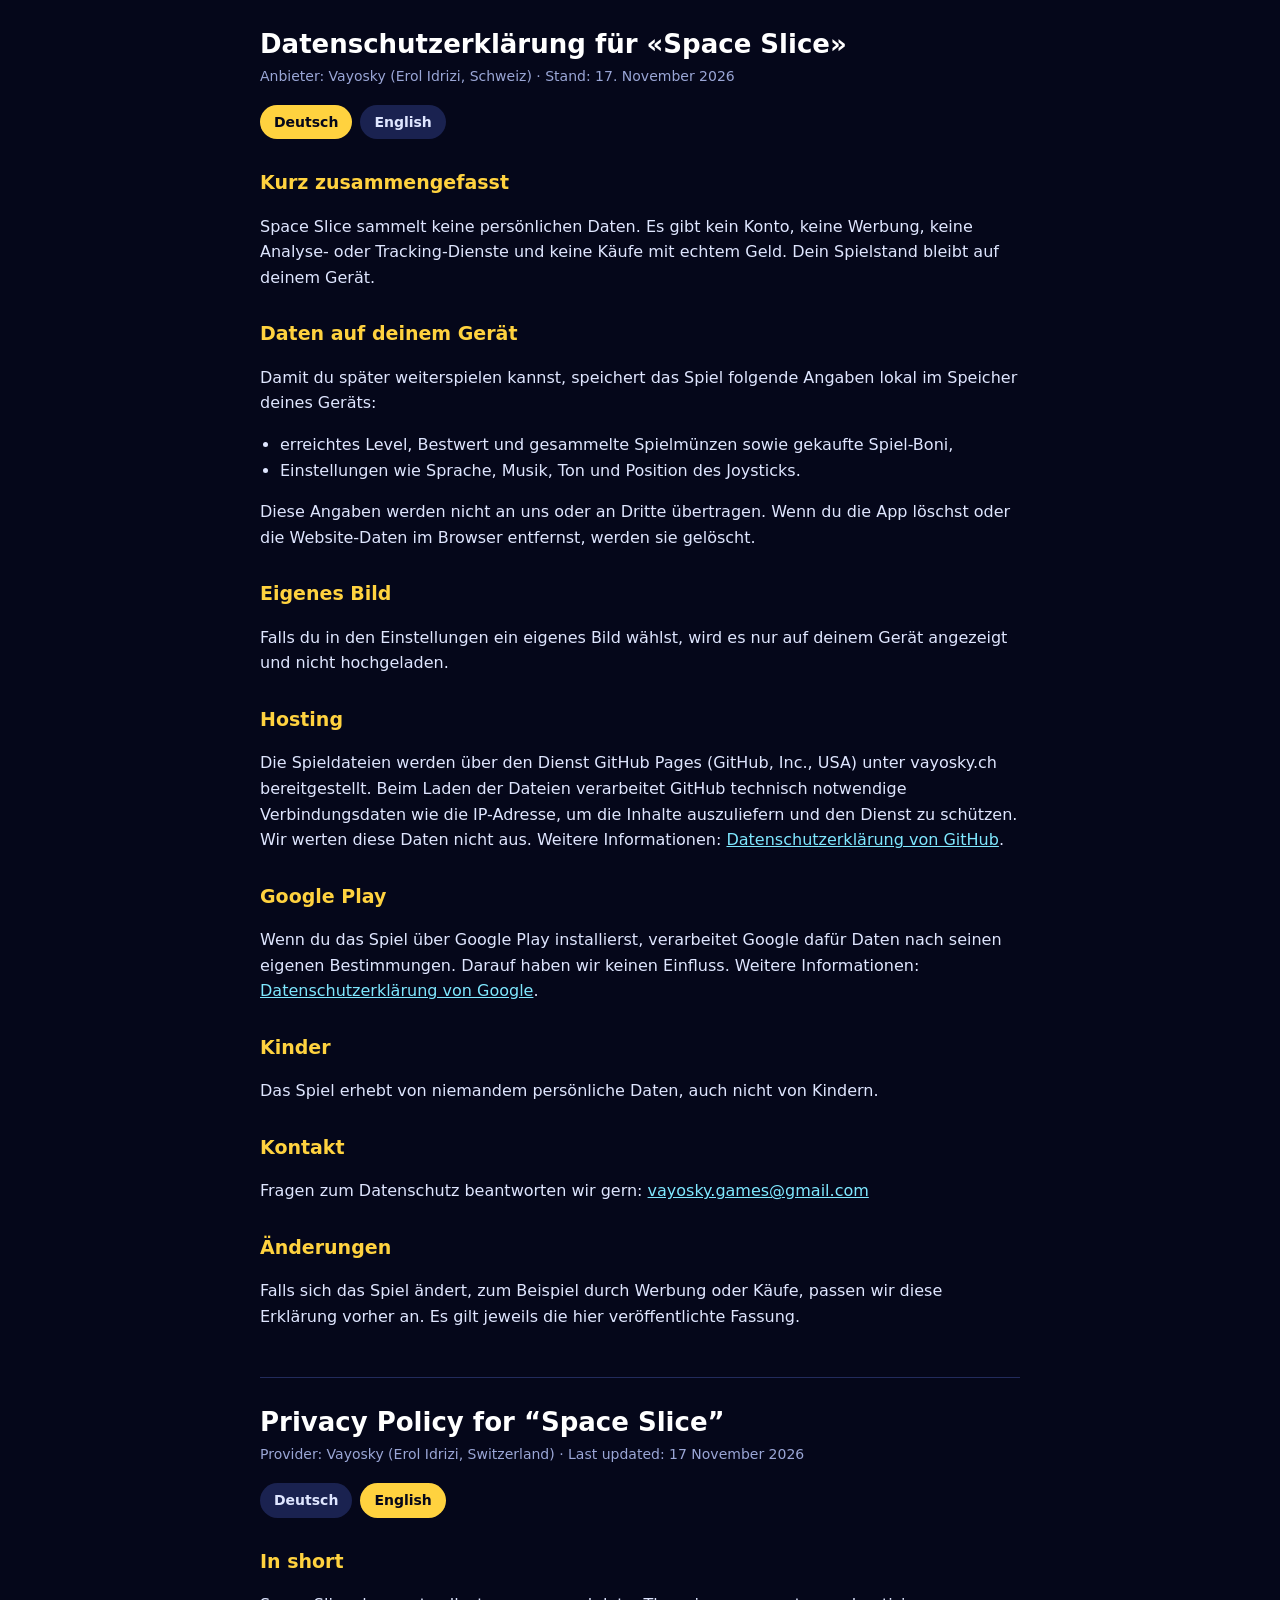
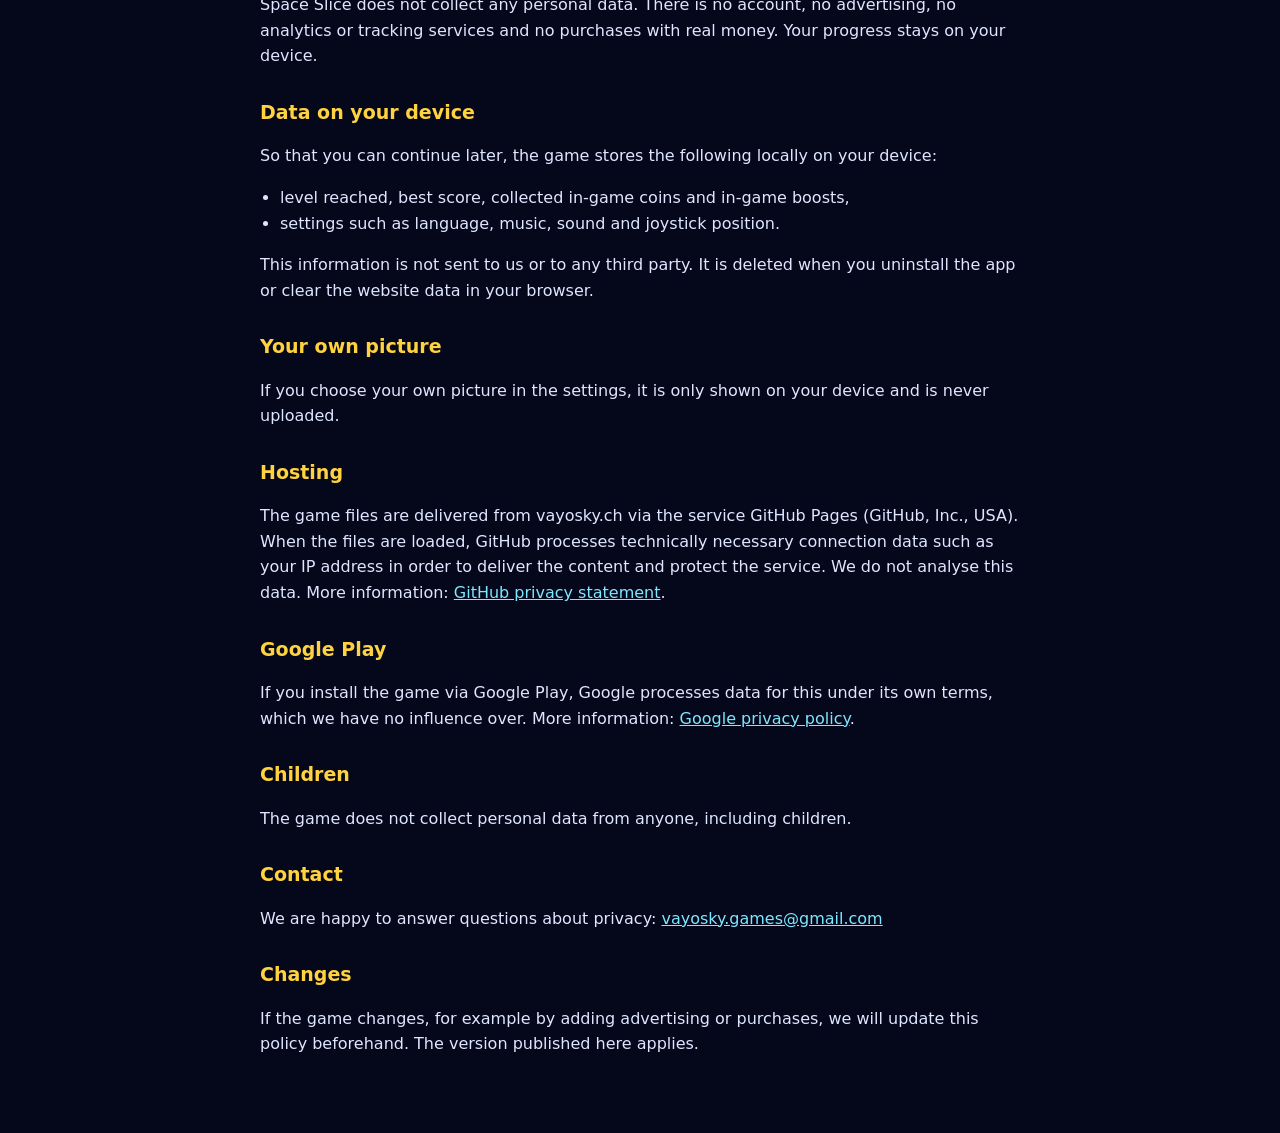
==== privacy/index.html @ f3b20434 "Add files via upload" ====
<!DOCTYPE html>
<html lang="en">
<head>
<meta charset="utf-8">
<meta name="viewport" content="width=device-width, initial-scale=1">
<title>Datenschutzerklärung / Privacy Policy – Space Slice (Vayosky)</title>
<style>
  :root{color-scheme:dark}
  body{margin:0;background:#05071a;color:#dfe6ff;font:16px/1.6 system-ui,-apple-system,"Segoe UI",Roboto,sans-serif}
  main{max-width:760px;margin:0 auto;padding:28px 20px 60px}
  h1{font-size:26px;line-height:1.25;margin:0 0 4px;color:#fff}
  h2{font-size:19px;margin:28px 0 6px;color:#ffd23f}
  .meta{color:#9aa6d6;font-size:14px;margin:0 0 18px}
  .switch{display:flex;gap:8px;margin:0 0 24px}
  .switch a{color:#05071a;background:#ffd23f;text-decoration:none;font-weight:700;padding:6px 14px;border-radius:999px;font-size:14px}
  .switch a.off{background:#1a2250;color:#dfe6ff}
  a{color:#7fe8ff}
  section+section{border-top:1px solid #222b5c;margin-top:48px;padding-top:28px}
  ul{padding-left:20px}
</style>
</head>
<body>
<main>

<section id="de" lang="de">
  <h1>Datenschutzerklärung für «Space Slice»</h1>
  <p class="meta">Anbieter: Vayosky (Erol Idrizi, Schweiz) · Stand: 17. November 2026</p>
  <div class="switch"><a href="#de">Deutsch</a><a class="off" href="#en">English</a></div>

  <h2>Kurz zusammengefasst</h2>
  <p>Space Slice sammelt keine persönlichen Daten. Es gibt kein Konto, keine Werbung, keine Analyse- oder Tracking-Dienste und keine Käufe mit echtem Geld. Dein Spielstand bleibt auf deinem Gerät.</p>

  <h2>Daten auf deinem Gerät</h2>
  <p>Damit du später weiterspielen kannst, speichert das Spiel folgende Angaben lokal im Speicher deines Geräts:</p>
  <ul>
    <li>erreichtes Level, Bestwert und gesammelte Spielmünzen sowie gekaufte Spiel-Boni,</li>
    <li>Einstellungen wie Sprache, Musik, Ton und Position des Joysticks.</li>
  </ul>
  <p>Diese Angaben werden nicht an uns oder an Dritte übertragen. Wenn du die App löschst oder die Website-Daten im Browser entfernst, werden sie gelöscht.</p>

  <h2>Eigenes Bild</h2>
  <p>Falls du in den Einstellungen ein eigenes Bild wählst, wird es nur auf deinem Gerät angezeigt und nicht hochgeladen.</p>

  <h2>Hosting</h2>
  <p>Die Spieldateien werden über den Dienst GitHub Pages (GitHub, Inc., USA) unter vayosky.ch bereitgestellt. Beim Laden der Dateien verarbeitet GitHub technisch notwendige Verbindungsdaten wie die IP-Adresse, um die Inhalte auszuliefern und den Dienst zu schützen. Wir werten diese Daten nicht aus. Weitere Informationen: <a href="https://docs.github.com/de/site-policy/privacy-policies/github-general-privacy-statement" rel="noopener">Datenschutzerklärung von GitHub</a>.</p>

  <h2>Google Play</h2>
  <p>Wenn du das Spiel über Google Play installierst, verarbeitet Google dafür Daten nach seinen eigenen Bestimmungen. Darauf haben wir keinen Einfluss. Weitere Informationen: <a href="https://policies.google.com/privacy" rel="noopener">Datenschutzerklärung von Google</a>.</p>

  <h2>Kinder</h2>
  <p>Das Spiel erhebt von niemandem persönliche Daten, auch nicht von Kindern.</p>

  <h2>Kontakt</h2>
  <p>Fragen zum Datenschutz beantworten wir gern: <a href="mailto:vayosky.games@gmail.com">vayosky.games@gmail.com</a></p>

  <h2>Änderungen</h2>
  <p>Falls sich das Spiel ändert, zum Beispiel durch Werbung oder Käufe, passen wir diese Erklärung vorher an. Es gilt jeweils die hier veröffentlichte Fassung.</p>
</section>

<section id="en" lang="en">
  <h1>Privacy Policy for “Space Slice”</h1>
  <p class="meta">Provider: Vayosky (Erol Idrizi, Switzerland) · Last updated: 17 November 2026</p>
  <div class="switch"><a class="off" href="#de">Deutsch</a><a href="#en">English</a></div>

  <h2>In short</h2>
  <p>Space Slice does not collect any personal data. There is no account, no advertising, no analytics or tracking services and no purchases with real money. Your progress stays on your device.</p>

  <h2>Data on your device</h2>
  <p>So that you can continue later, the game stores the following locally on your device:</p>
  <ul>
    <li>level reached, best score, collected in-game coins and in-game boosts,</li>
    <li>settings such as language, music, sound and joystick position.</li>
  </ul>
  <p>This information is not sent to us or to any third party. It is deleted when you uninstall the app or clear the website data in your browser.</p>

  <h2>Your own picture</h2>
  <p>If you choose your own picture in the settings, it is only shown on your device and is never uploaded.</p>

  <h2>Hosting</h2>
  <p>The game files are delivered from vayosky.ch via the service GitHub Pages (GitHub, Inc., USA). When the files are loaded, GitHub processes technically necessary connection data such as your IP address in order to deliver the content and protect the service. We do not analyse this data. More information: <a href="https://docs.github.com/en/site-policy/privacy-policies/github-general-privacy-statement" rel="noopener">GitHub privacy statement</a>.</p>

  <h2>Google Play</h2>
  <p>If you install the game via Google Play, Google processes data for this under its own terms, which we have no influence over. More information: <a href="https://policies.google.com/privacy" rel="noopener">Google privacy policy</a>.</p>

  <h2>Children</h2>
  <p>The game does not collect personal data from anyone, including children.</p>

  <h2>Contact</h2>
  <p>We are happy to answer questions about privacy: <a href="mailto:vayosky.games@gmail.com">vayosky.games@gmail.com</a></p>

  <h2>Changes</h2>
  <p>If the game changes, for example by adding advertising or purchases, we will update this policy beforehand. The version published here applies.</p>
</section>

</main>
</body>
</html>
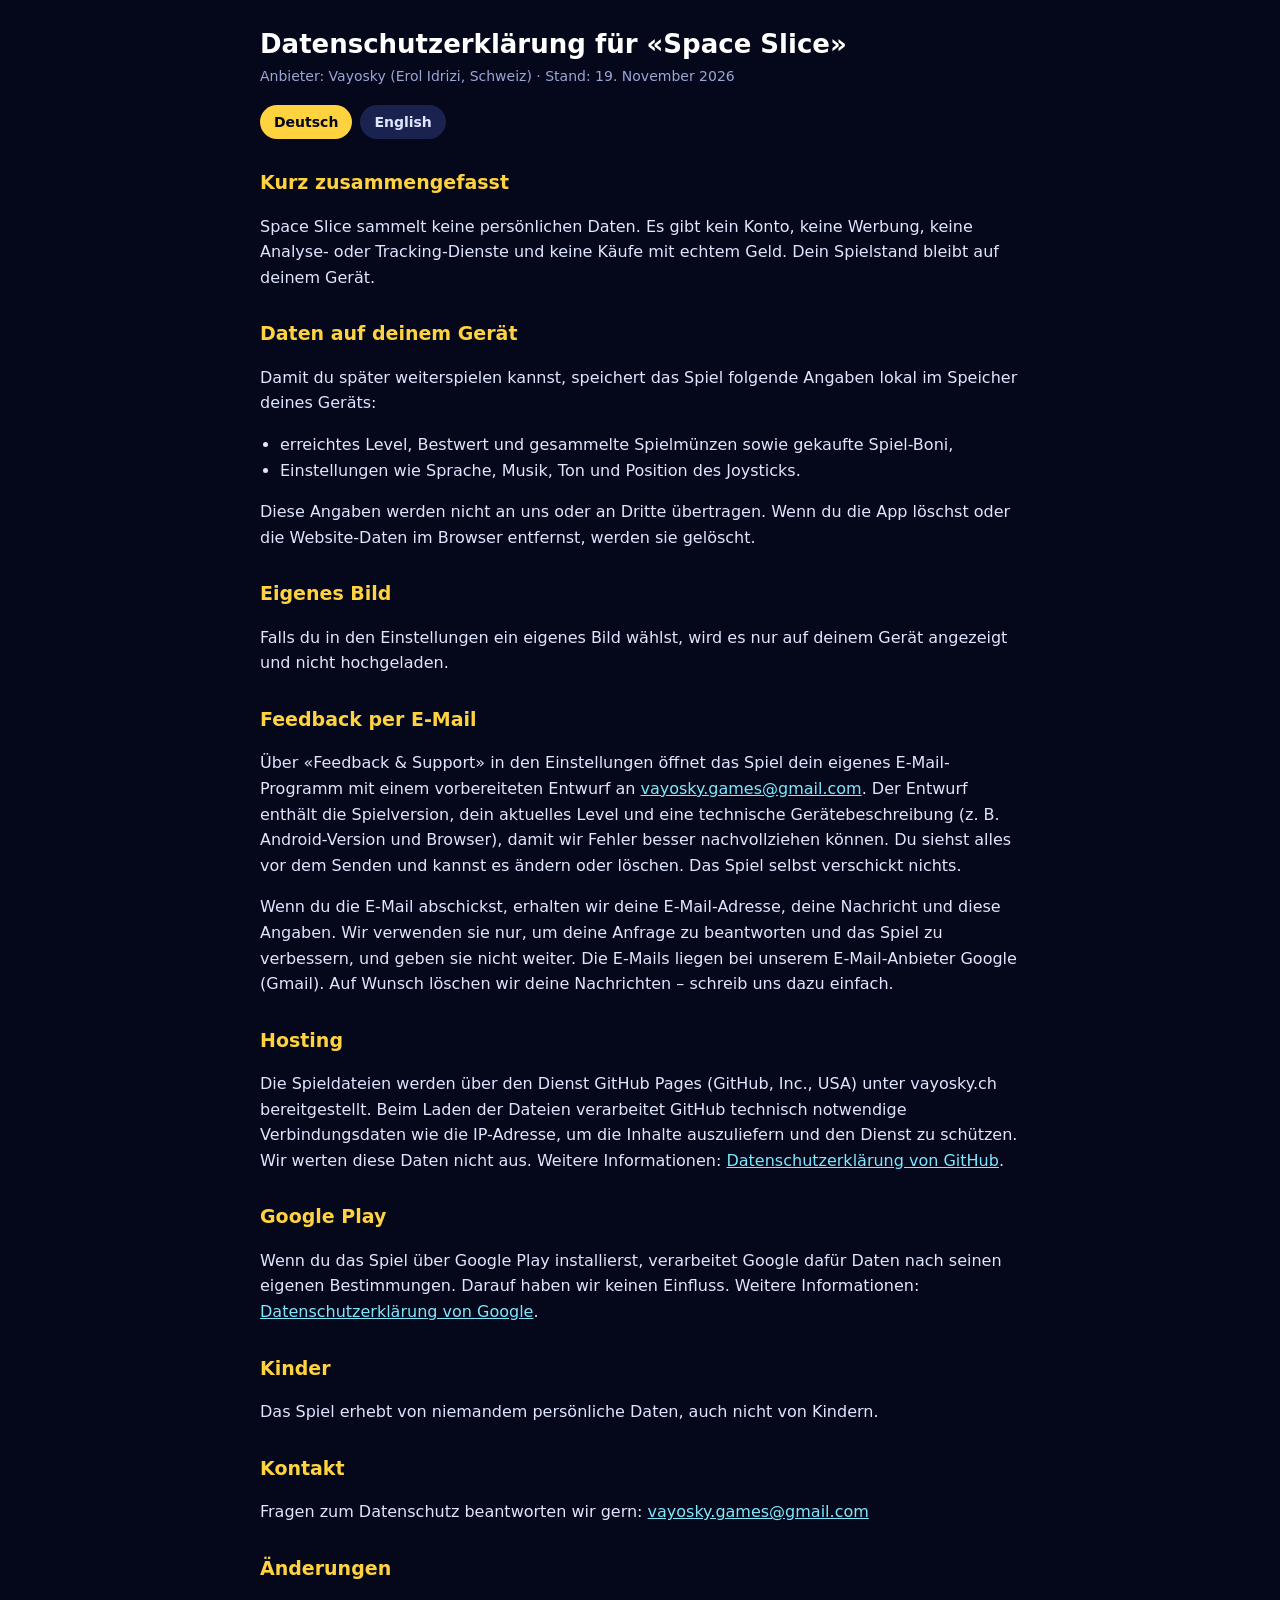
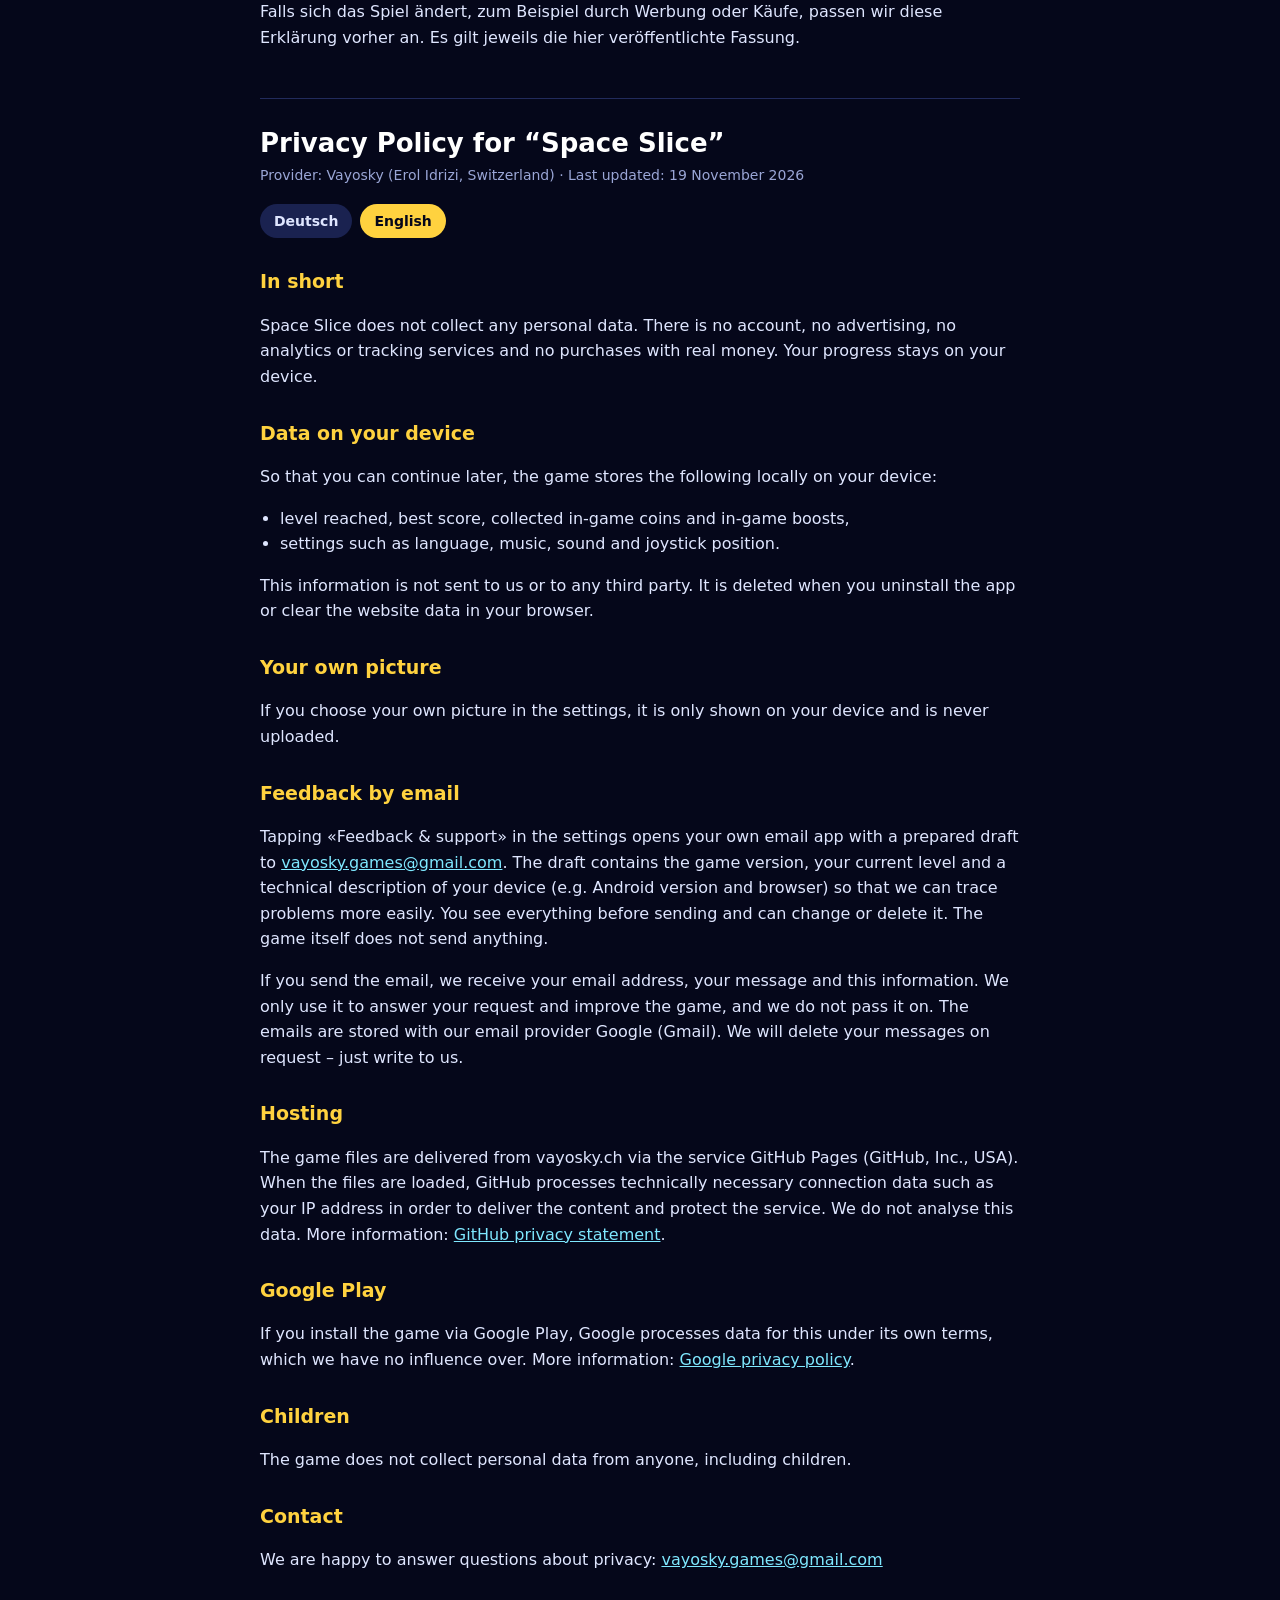
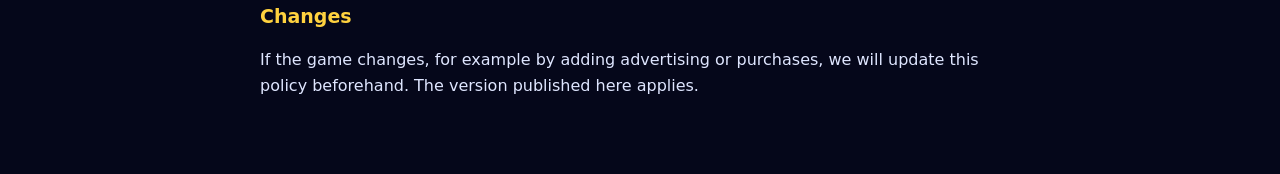
==== commit aded02c2: "Datenschutz: Abschnitt Feedback per E-Mail Erklärt, was beim Schreiben über «Feedback & Support» bei" ====
--- a/privacy/index.html
+++ b/privacy/index.html
@@ -24,7 +24,7 @@
 
 <section id="de" lang="de">
   <h1>Datenschutzerklärung für «Space Slice»</h1>
-  <p class="meta">Anbieter: Vayosky (Erol Idrizi, Schweiz) · Stand: 17. November 2026</p>
+  <p class="meta">Anbieter: Vayosky (Erol Idrizi, Schweiz) · Stand: 19. November 2026</p>
   <div class="switch"><a href="#de">Deutsch</a><a class="off" href="#en">English</a></div>
 
   <h2>Kurz zusammengefasst</h2>
@@ -40,6 +40,10 @@
 
   <h2>Eigenes Bild</h2>
   <p>Falls du in den Einstellungen ein eigenes Bild wählst, wird es nur auf deinem Gerät angezeigt und nicht hochgeladen.</p>
+
+  <h2>Feedback per E-Mail</h2>
+  <p>Über «Feedback &amp; Support» in den Einstellungen öffnet das Spiel dein eigenes E-Mail-Programm mit einem vorbereiteten Entwurf an <a href="mailto:vayosky.games@gmail.com">vayosky.games@gmail.com</a>. Der Entwurf enthält die Spielversion, dein aktuelles Level und eine technische Gerätebeschreibung (z. B. Android-Version und Browser), damit wir Fehler besser nachvollziehen können. Du siehst alles vor dem Senden und kannst es ändern oder löschen. Das Spiel selbst verschickt nichts.</p>
+  <p>Wenn du die E-Mail abschickst, erhalten wir deine E-Mail-Adresse, deine Nachricht und diese Angaben. Wir verwenden sie nur, um deine Anfrage zu beantworten und das Spiel zu verbessern, und geben sie nicht weiter. Die E-Mails liegen bei unserem E-Mail-Anbieter Google (Gmail). Auf Wunsch löschen wir deine Nachrichten – schreib uns dazu einfach.</p>
 
   <h2>Hosting</h2>
   <p>Die Spieldateien werden über den Dienst GitHub Pages (GitHub, Inc., USA) unter vayosky.ch bereitgestellt. Beim Laden der Dateien verarbeitet GitHub technisch notwendige Verbindungsdaten wie die IP-Adresse, um die Inhalte auszuliefern und den Dienst zu schützen. Wir werten diese Daten nicht aus. Weitere Informationen: <a href="https://docs.github.com/de/site-policy/privacy-policies/github-general-privacy-statement" rel="noopener">Datenschutzerklärung von GitHub</a>.</p>
@@ -59,7 +63,7 @@
 
 <section id="en" lang="en">
   <h1>Privacy Policy for “Space Slice”</h1>
-  <p class="meta">Provider: Vayosky (Erol Idrizi, Switzerland) · Last updated: 17 November 2026</p>
+  <p class="meta">Provider: Vayosky (Erol Idrizi, Switzerland) · Last updated: 19 November 2026</p>
   <div class="switch"><a class="off" href="#de">Deutsch</a><a href="#en">English</a></div>
 
   <h2>In short</h2>
@@ -75,6 +79,10 @@
 
   <h2>Your own picture</h2>
   <p>If you choose your own picture in the settings, it is only shown on your device and is never uploaded.</p>
+
+  <h2>Feedback by email</h2>
+  <p>Tapping «Feedback &amp; support» in the settings opens your own email app with a prepared draft to <a href="mailto:vayosky.games@gmail.com">vayosky.games@gmail.com</a>. The draft contains the game version, your current level and a technical description of your device (e.g. Android version and browser) so that we can trace problems more easily. You see everything before sending and can change or delete it. The game itself does not send anything.</p>
+  <p>If you send the email, we receive your email address, your message and this information. We only use it to answer your request and improve the game, and we do not pass it on. The emails are stored with our email provider Google (Gmail). We will delete your messages on request – just write to us.</p>
 
   <h2>Hosting</h2>
   <p>The game files are delivered from vayosky.ch via the service GitHub Pages (GitHub, Inc., USA). When the files are loaded, GitHub processes technically necessary connection data such as your IP address in order to deliver the content and protect the service. We do not analyse this data. More information: <a href="https://docs.github.com/en/site-policy/privacy-policies/github-general-privacy-statement" rel="noopener">GitHub privacy statement</a>.</p>
